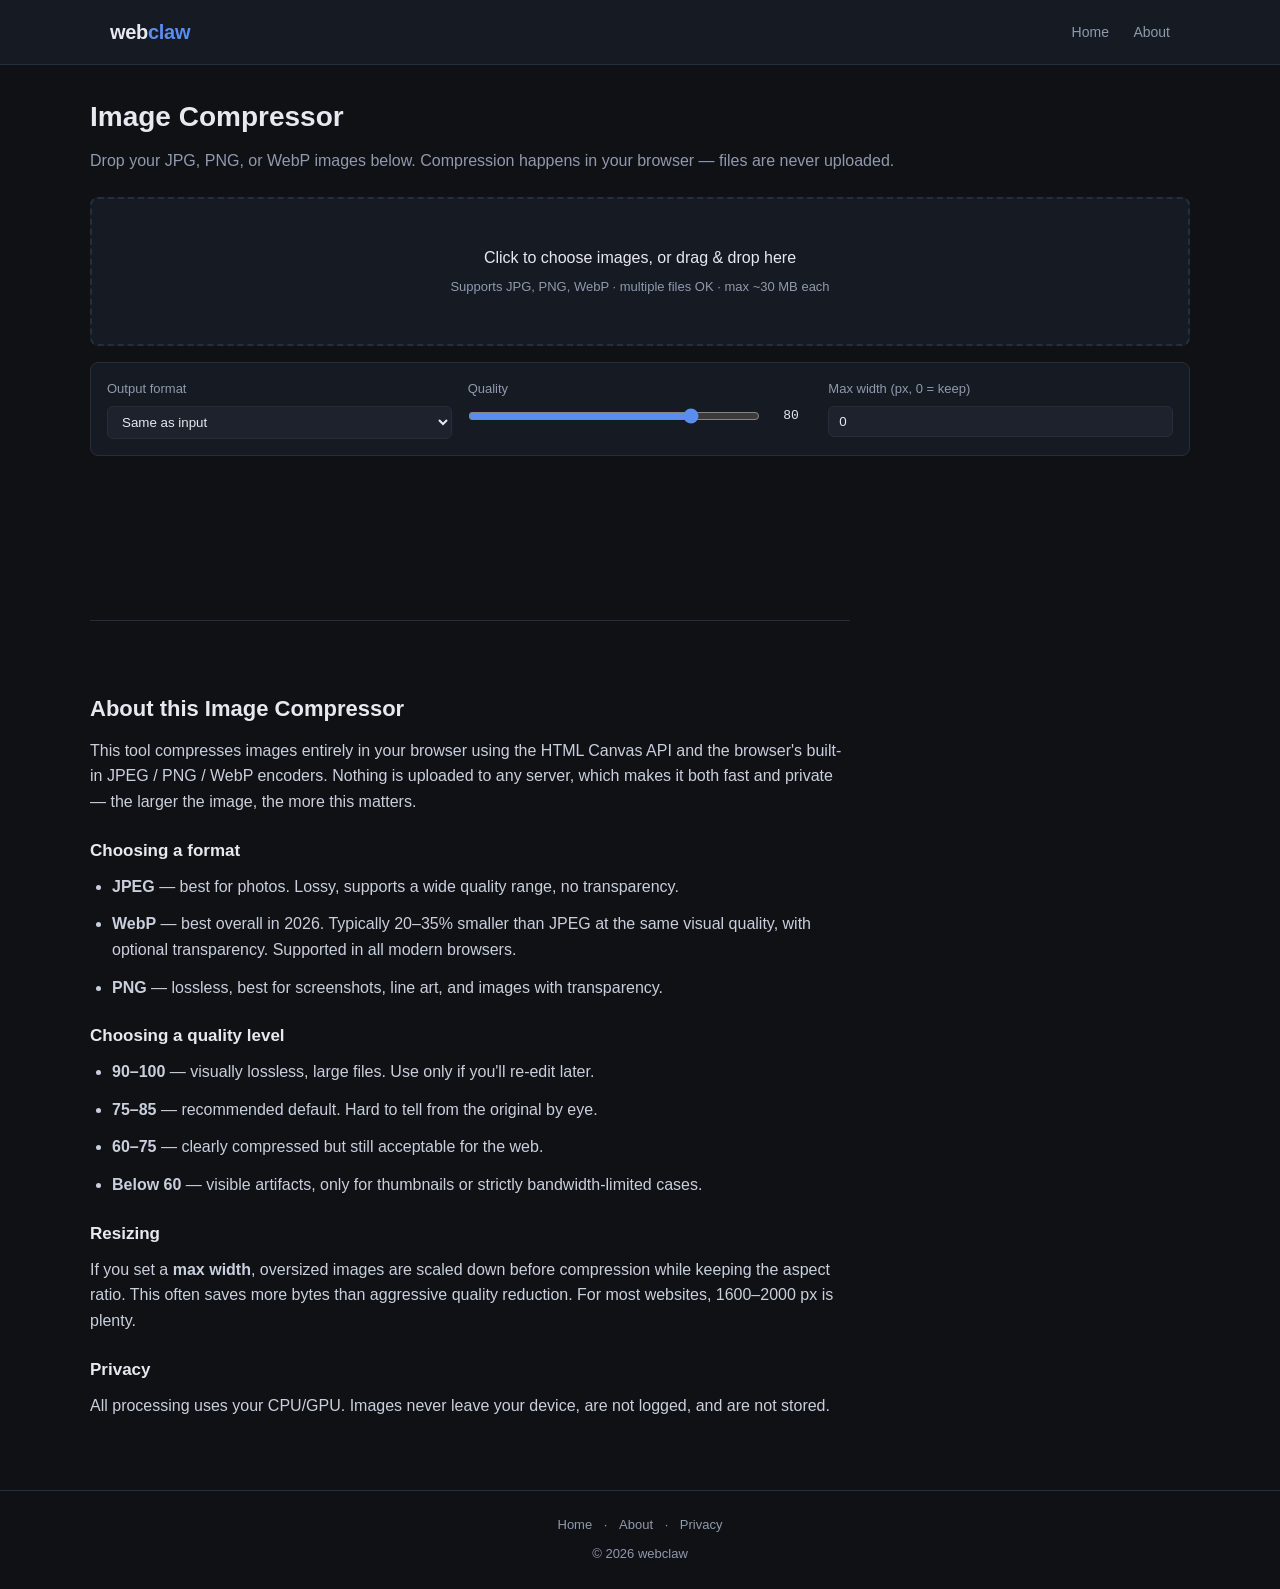
==== tools/image-compressor/index.html @ fba2eba4 "Add 3 high-traffic tools: QR generator, password generator, image compressor" ====
<!DOCTYPE html>
<html lang="en">
<head>
<meta charset="UTF-8" />
<meta name="viewport" content="width=device-width, initial-scale=1.0" />
<title>Image Compressor — Free Online JPG/PNG/WebP | webclaw</title>
<meta name="description" content="Compress JPG, PNG, and WebP images in your browser. Reduce file size with adjustable quality, batch processing, and zero upload. 100% private." />
<meta name="keywords" content="image compressor, compress image, jpg compressor, png compressor, webp compressor, reduce image size, online image compression" />
<meta name="robots" content="index, follow" />
<link rel="canonical" href="https://webclaw.pages.dev/tools/image-compressor/" />

<meta property="og:title" content="Image Compressor — Free Online JPG/PNG/WebP" />
<meta property="og:description" content="Compress images in your browser. No upload, no signup, fully private." />
<meta property="og:url" content="https://webclaw.pages.dev/tools/image-compressor/" />
<meta property="og:type" content="website" />

<link rel="stylesheet" href="/assets/styles.css" />

<script type="application/ld+json">
{
  "@context": "https://schema.org",
  "@type": "SoftwareApplication",
  "name": "Image Compressor",
  "applicationCategory": "MultimediaApplication",
  "operatingSystem": "Any",
  "offers": { "@type": "Offer", "price": "0", "priceCurrency": "USD" },
  "description": "Free online image compressor for JPG, PNG, and WebP. Runs entirely in your browser.",
  "url": "https://webclaw.pages.dev/tools/image-compressor/"
}
</script>

<style>
  .drop-zone {
    border: 2px dashed var(--border);
    border-radius: var(--radius);
    padding: 40px 20px;
    text-align: center;
    background: var(--surface);
    transition: border-color 0.15s, background 0.15s;
    cursor: pointer;
  }
  .drop-zone.drag-over { border-color: var(--accent); background: rgba(91, 141, 239, 0.06); }
  .drop-zone p { color: var(--text-dim); margin: 6px 0; }
  .drop-zone .hint { font-size: 13px; }

  .controls {
    display: grid;
    grid-template-columns: 1fr 1fr 1fr;
    gap: 16px;
    background: var(--surface);
    border: 1px solid var(--border);
    border-radius: var(--radius);
    padding: 16px;
    margin: 16px 0;
  }
  @media (max-width: 700px) { .controls { grid-template-columns: 1fr; } }
  .control label {
    display: block;
    font-size: 13px;
    color: var(--text-dim);
    margin-bottom: 6px;
  }
  .control input[type=range] { width: 100%; accent-color: var(--accent); }
  .control select, .control input[type=number] {
    width: 100%;
    background: var(--surface-2);
    color: var(--text);
    border: 1px solid var(--border);
    border-radius: 6px;
    padding: 7px 10px;
  }
  .quality-row { display: flex; align-items: center; gap: 10px; }
  .quality-num { width: 50px; text-align: center; font-family: monospace; }

  .file-list { margin-top: 16px; }
  .file-item {
    display: grid;
    grid-template-columns: 64px 1fr auto;
    gap: 12px;
    align-items: center;
    background: var(--surface);
    border: 1px solid var(--border);
    border-radius: var(--radius);
    padding: 12px;
    margin-bottom: 8px;
  }
  .file-thumb {
    width: 64px; height: 64px;
    border-radius: 6px;
    object-fit: cover;
    background: var(--surface-2);
  }
  .file-meta { font-size: 13px; color: var(--text-dim); }
  .file-meta .name { color: var(--text); font-weight: 500; word-break: break-all; }
  .saving { color: var(--success); font-weight: 600; }
  .increase { color: var(--error); }

  .global-actions { display: flex; gap: 8px; margin: 8px 0 16px; flex-wrap: wrap; }
</style>
</head>
<body>

<header class="site-header">
  <div class="container">
    <a class="brand" href="/">web<span>claw</span></a>
    <nav class="nav">
      <a href="/">Home</a>
      <a href="/about.html">About</a>
    </nav>
  </div>
</header>

<main>
  <section class="container tool-page">
    <h1>Image Compressor</h1>
    <p class="lead">Drop your JPG, PNG, or WebP images below. Compression happens in your browser — files are never uploaded.</p>

    <div class="drop-zone" id="drop">
      <p style="font-size:16px; color: var(--text);">Click to choose images, or drag & drop here</p>
      <p class="hint">Supports JPG, PNG, WebP · multiple files OK · max ~30 MB each</p>
      <input id="file-input" type="file" accept="image/jpeg,image/png,image/webp" multiple style="display:none" />
    </div>

    <div class="controls">
      <div class="control">
        <label for="format">Output format</label>
        <select id="format">
          <option value="auto" selected>Same as input</option>
          <option value="image/jpeg">JPEG</option>
          <option value="image/webp">WebP (smaller)</option>
          <option value="image/png">PNG (lossless)</option>
        </select>
      </div>
      <div class="control">
        <label>Quality</label>
        <div class="quality-row">
          <input id="quality" type="range" min="10" max="100" value="80" />
          <span class="quality-num" id="quality-num">80</span>
        </div>
      </div>
      <div class="control">
        <label for="max-w">Max width (px, 0 = keep)</label>
        <input id="max-w" type="number" min="0" max="20000" step="100" value="0" />
      </div>
    </div>

    <div class="global-actions" id="global-actions" style="display:none;">
      <button class="btn primary" id="btn-download-all">Download All (ZIP not needed — one by one)</button>
      <button class="btn" id="btn-clear">Clear all</button>
    </div>

    <div class="file-list" id="file-list"></div>

    <div class="ad-slot" id="ad-slot-1"></div>

    <article class="article">
      <h2>About this Image Compressor</h2>
      <p>This tool compresses images entirely in your browser using the HTML Canvas API and the browser's built-in JPEG / PNG / WebP encoders. Nothing is uploaded to any server, which makes it both fast and private — the larger the image, the more this matters.</p>

      <h3>Choosing a format</h3>
      <ul>
        <li><strong>JPEG</strong> — best for photos. Lossy, supports a wide quality range, no transparency.</li>
        <li><strong>WebP</strong> — best overall in 2026. Typically 20–35% smaller than JPEG at the same visual quality, with optional transparency. Supported in all modern browsers.</li>
        <li><strong>PNG</strong> — lossless, best for screenshots, line art, and images with transparency.</li>
      </ul>

      <h3>Choosing a quality level</h3>
      <ul>
        <li><strong>90–100</strong> — visually lossless, large files. Use only if you'll re-edit later.</li>
        <li><strong>75–85</strong> — recommended default. Hard to tell from the original by eye.</li>
        <li><strong>60–75</strong> — clearly compressed but still acceptable for the web.</li>
        <li><strong>Below 60</strong> — visible artifacts, only for thumbnails or strictly bandwidth-limited cases.</li>
      </ul>

      <h3>Resizing</h3>
      <p>If you set a <strong>max width</strong>, oversized images are scaled down before compression while keeping the aspect ratio. This often saves more bytes than aggressive quality reduction. For most websites, 1600–2000 px is plenty.</p>

      <h3>Privacy</h3>
      <p>All processing uses your CPU/GPU. Images never leave your device, are not logged, and are not stored.</p>
    </article>
  </section>
</main>

<footer class="site-footer">
  <div class="container">
    <p>
      <a href="/">Home</a> ·
      <a href="/about.html">About</a> ·
      <a href="/privacy.html">Privacy</a>
    </p>
    <p style="margin-top:8px;">&copy; <span id="year"></span> webclaw</p>
  </div>
</footer>

<script>
(function () {
  function $(s) { return document.querySelector(s); }
  var dropZone = $('#drop');
  var fileInput = $('#file-input');
  var listEl = $('#file-list');
  var globalActions = $('#global-actions');

  function fmtBytes(b) {
    if (b < 1024) return b + ' B';
    if (b < 1024 * 1024) return (b / 1024).toFixed(1) + ' KB';
    return (b / 1024 / 1024).toFixed(2) + ' MB';
  }

  // ---- drop zone ----
  dropZone.addEventListener('click', function () { fileInput.click(); });
  fileInput.addEventListener('change', function (e) {
    handleFiles(e.target.files);
    fileInput.value = '';
  });
  ['dragenter', 'dragover'].forEach(function (ev) {
    dropZone.addEventListener(ev, function (e) {
      e.preventDefault(); e.stopPropagation();
      dropZone.classList.add('drag-over');
    });
  });
  ['dragleave', 'drop'].forEach(function (ev) {
    dropZone.addEventListener(ev, function (e) {
      e.preventDefault(); e.stopPropagation();
      dropZone.classList.remove('drag-over');
    });
  });
  dropZone.addEventListener('drop', function (e) {
    if (e.dataTransfer && e.dataTransfer.files) handleFiles(e.dataTransfer.files);
  });

  function handleFiles(files) {
    Array.from(files).forEach(function (f) {
      if (!/^image\/(jpeg|png|webp)$/.test(f.type)) return;
      addFile(f);
    });
    if (listEl.children.length) globalActions.style.display = 'flex';
  }

  // ---- compression ----
  function compressImage(file) {
    return new Promise(function (resolve, reject) {
      var url = URL.createObjectURL(file);
      var img = new Image();
      img.onload = function () {
        var w = img.naturalWidth, h = img.naturalHeight;
        var maxW = parseInt($('#max-w').value, 10) || 0;
        if (maxW > 0 && w > maxW) {
          h = Math.round(h * (maxW / w));
          w = maxW;
        }
        var canvas = document.createElement('canvas');
        canvas.width = w; canvas.height = h;
        var ctx = canvas.getContext('2d');
        ctx.drawImage(img, 0, 0, w, h);

        var fmt = $('#format').value;
        var mime = fmt === 'auto' ? file.type : fmt;
        var quality = parseInt($('#quality').value, 10) / 100;

        canvas.toBlob(function (blob) {
          URL.revokeObjectURL(url);
          if (!blob) return reject(new Error('Encode failed'));
          resolve({ blob: blob, mime: mime, w: w, h: h });
        }, mime, mime === 'image/png' ? undefined : quality);
      };
      img.onerror = function () { URL.revokeObjectURL(url); reject(new Error('Could not decode image')); };
      img.src = url;
    });
  }

  function addFile(file) {
    var item = document.createElement('div');
    item.className = 'file-item';
    item.innerHTML =
      '<img class="file-thumb" alt="" />' +
      '<div class="file-meta">' +
        '<div class="name"></div>' +
        '<div class="sizes">Compressing…</div>' +
      '</div>' +
      '<div><button class="btn dl-btn" disabled>Download</button></div>';
    listEl.appendChild(item);

    var thumb = item.querySelector('.file-thumb');
    var nameEl = item.querySelector('.name');
    var sizesEl = item.querySelector('.sizes');
    var dlBtn = item.querySelector('.dl-btn');
    nameEl.textContent = file.name;
    thumb.src = URL.createObjectURL(file);

    compressImage(file).then(function (res) {
      var saved = file.size - res.blob.size;
      var pct = (saved / file.size * 100);
      var savedClass = saved >= 0 ? 'saving' : 'increase';
      var arrow = saved >= 0 ? '↓' : '↑';
      sizesEl.innerHTML =
        fmtBytes(file.size) + ' → ' + fmtBytes(res.blob.size) +
        ' <span class="' + savedClass + '">(' + arrow + ' ' + Math.abs(pct).toFixed(1) + '%)</span>' +
        ' · ' + res.w + '×' + res.h;

      var ext = res.mime.split('/')[1].replace('jpeg', 'jpg');
      var baseName = file.name.replace(/\.[^.]+$/, '');
      var outName = baseName + '-compressed.' + ext;

      dlBtn.disabled = false;
      dlBtn.addEventListener('click', function () {
        var url = URL.createObjectURL(res.blob);
        var a = document.createElement('a');
        a.href = url; a.download = outName;
        document.body.appendChild(a); a.click(); document.body.removeChild(a);
        URL.revokeObjectURL(url);
      });

      // store for download-all
      item._download = function () { dlBtn.click(); };
    }).catch(function (e) {
      sizesEl.textContent = 'Error: ' + e.message;
    });
  }

  $('#btn-download-all').addEventListener('click', function () {
    Array.from(listEl.querySelectorAll('.file-item')).forEach(function (item, i) {
      if (item._download) setTimeout(item._download, i * 200);
    });
  });

  $('#btn-clear').addEventListener('click', function () {
    listEl.innerHTML = '';
    globalActions.style.display = 'none';
  });

  // re-render on quality change for visual feedback only
  var qSlider = $('#quality'), qNum = $('#quality-num');
  qSlider.addEventListener('input', function () { qNum.textContent = qSlider.value; });

  document.getElementById('year').textContent = new Date().getFullYear();
})();
</script>

<!-- Cloudflare Web Analytics -->
<script defer src='https://static.cloudflareinsights.com/beacon.min.js' data-cf-beacon='{"token": "8f7eb7845b6441b7bdc99c35920e3251"}'></script>
<!-- End Cloudflare Web Analytics -->
</body>
</html>
---- assets/styles.css ----
/* webclaw - shared styles */
:root {
  --bg: #0f1115;
  --surface: #161a22;
  --surface-2: #1d222d;
  --border: #262d3b;
  --text: #e6e9ef;
  --text-dim: #9099ad;
  --accent: #5b8def;
  --accent-hover: #7aa3ff;
  --success: #4ade80;
  --error: #f87171;
  --radius: 8px;
}

* { box-sizing: border-box; margin: 0; padding: 0; }

html { scroll-behavior: smooth; }

body {
  font-family: -apple-system, BlinkMacSystemFont, "Segoe UI", Roboto, "Helvetica Neue", Arial, sans-serif;
  background: var(--bg);
  color: var(--text);
  line-height: 1.6;
  -webkit-font-smoothing: antialiased;
}

a { color: var(--accent); text-decoration: none; }
a:hover { color: var(--accent-hover); }

.container {
  max-width: 1100px;
  margin: 0 auto;
  padding: 0 20px;
}

/* header */
.site-header {
  border-bottom: 1px solid var(--border);
  padding: 16px 0;
  background: var(--surface);
  position: sticky;
  top: 0;
  z-index: 10;
}
.site-header .container {
  display: flex;
  align-items: center;
  justify-content: space-between;
}
.brand {
  font-size: 20px;
  font-weight: 700;
  color: var(--text);
  letter-spacing: -0.3px;
}
.brand span { color: var(--accent); }
.nav a {
  color: var(--text-dim);
  margin-left: 20px;
  font-size: 14px;
}
.nav a:hover { color: var(--text); }

/* hero */
.hero {
  padding: 60px 0 40px;
  text-align: center;
}
.hero h1 {
  font-size: 36px;
  font-weight: 700;
  letter-spacing: -0.5px;
  margin-bottom: 12px;
}
.hero p {
  color: var(--text-dim);
  font-size: 17px;
  max-width: 600px;
  margin: 0 auto;
}

/* tool grid */
.tool-grid {
  display: grid;
  grid-template-columns: repeat(auto-fill, minmax(260px, 1fr));
  gap: 16px;
  padding: 20px 0 60px;
}
.tool-card {
  background: var(--surface);
  border: 1px solid var(--border);
  border-radius: var(--radius);
  padding: 20px;
  transition: border-color 0.15s, transform 0.15s;
  display: block;
}
.tool-card:hover {
  border-color: var(--accent);
  transform: translateY(-2px);
}
.tool-card h3 {
  font-size: 16px;
  margin-bottom: 6px;
  color: var(--text);
}
.tool-card p {
  font-size: 14px;
  color: var(--text-dim);
}
.tool-card.coming {
  opacity: 0.5;
  cursor: not-allowed;
}

/* tool page */
.tool-page {
  padding: 30px 0 60px;
}
.tool-page h1 {
  font-size: 28px;
  margin-bottom: 8px;
}
.tool-page > p.lead {
  color: var(--text-dim);
  margin-bottom: 24px;
}

.editor-wrap {
  display: grid;
  grid-template-columns: 1fr 1fr;
  gap: 16px;
  margin-bottom: 16px;
}
@media (max-width: 768px) {
  .editor-wrap { grid-template-columns: 1fr; }
}
.editor-pane label {
  display: block;
  font-size: 13px;
  color: var(--text-dim);
  margin-bottom: 6px;
}
textarea.editor {
  width: 100%;
  min-height: 380px;
  font-family: "SF Mono", Menlo, Consolas, monospace;
  font-size: 13px;
  line-height: 1.55;
  background: var(--surface);
  color: var(--text);
  border: 1px solid var(--border);
  border-radius: var(--radius);
  padding: 12px;
  resize: vertical;
  outline: none;
}
textarea.editor:focus { border-color: var(--accent); }
textarea.editor.is-error { border-color: var(--error); }

.toolbar {
  display: flex;
  gap: 8px;
  flex-wrap: wrap;
  margin-bottom: 16px;
}
.btn {
  background: var(--surface-2);
  color: var(--text);
  border: 1px solid var(--border);
  border-radius: 6px;
  padding: 8px 14px;
  font-size: 14px;
  cursor: pointer;
  transition: background 0.15s, border-color 0.15s;
}
.btn:hover { background: var(--border); }
.btn.primary {
  background: var(--accent);
  border-color: var(--accent);
  color: #0b1020;
  font-weight: 600;
}
.btn.primary:hover { background: var(--accent-hover); border-color: var(--accent-hover); }

.status {
  font-size: 13px;
  padding: 8px 12px;
  border-radius: 6px;
  margin-bottom: 16px;
  display: none;
}
.status.show { display: block; }
.status.ok { background: rgba(74, 222, 128, 0.1); color: var(--success); border: 1px solid rgba(74, 222, 128, 0.3); }
.status.err { background: rgba(248, 113, 113, 0.1); color: var(--error); border: 1px solid rgba(248, 113, 113, 0.3); }

/* article (SEO content) */
.article {
  margin-top: 50px;
  padding-top: 40px;
  border-top: 1px solid var(--border);
  max-width: 760px;
}
.article h2 { font-size: 22px; margin: 30px 0 12px; }
.article h3 { font-size: 17px; margin: 22px 0 10px; }
.article p, .article li { color: #c9cfdc; margin-bottom: 12px; }
.article ul, .article ol { padding-left: 22px; margin-bottom: 14px; }
.article code {
  background: var(--surface-2);
  border: 1px solid var(--border);
  padding: 1px 6px;
  border-radius: 4px;
  font-family: "SF Mono", Menlo, Consolas, monospace;
  font-size: 13px;
}
.article pre {
  background: var(--surface);
  border: 1px solid var(--border);
  border-radius: var(--radius);
  padding: 14px;
  overflow-x: auto;
  margin: 12px 0;
}
.article pre code { background: none; border: none; padding: 0; }

/* footer */
.site-footer {
  border-top: 1px solid var(--border);
  padding: 24px 0;
  color: var(--text-dim);
  font-size: 13px;
  text-align: center;
}
.site-footer a { color: var(--text-dim); margin: 0 8px; }
.site-footer a:hover { color: var(--text); }

/* ad slot placeholder (so layout reserves space before AdSense loads) */
.ad-slot {
  margin: 24px 0;
  min-height: 90px;
  background: transparent;
  display: flex;
  align-items: center;
  justify-content: center;
}
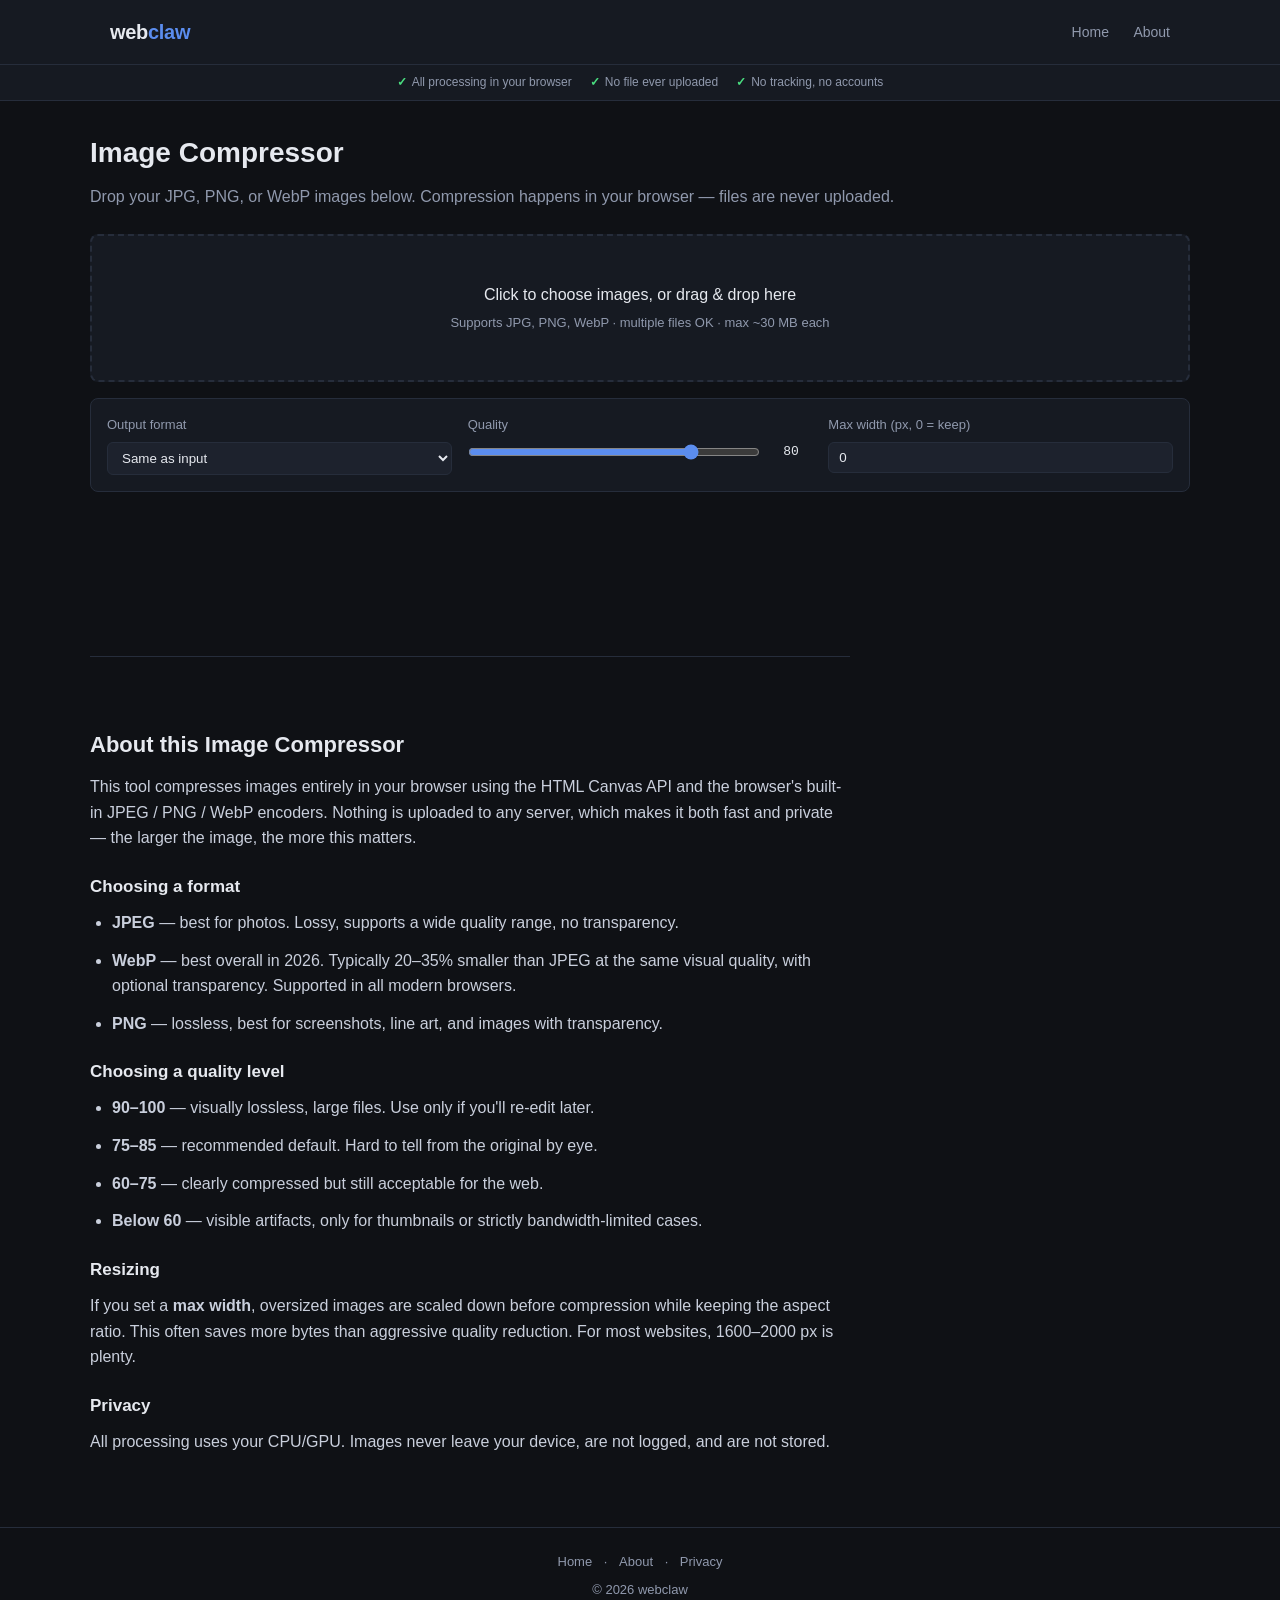
==== commit 146ae9fa: "Add trust badges and privacy guarantees to all pages" ====
--- a/tools/image-compressor/index.html
+++ b/tools/image-compressor/index.html
@@ -109,6 +109,14 @@
     </nav>
   </div>
 </header>
+
+<div class="trust-strip">
+  <div class="container">
+    <span><span class="check">✓</span> All processing in your browser</span>
+    <span><span class="check">✓</span> No file ever uploaded</span>
+    <span><span class="check">✓</span> No tracking, no accounts</span>
+  </div>
+</div>
 
 <main>
   <section class="container tool-page">
--- a/assets/styles.css
+++ b/assets/styles.css
@@ -79,6 +79,56 @@
   max-width: 600px;
   margin: 0 auto;
 }
+.hero .trust-features {
+  margin-top: 22px;
+  display: flex;
+  flex-wrap: wrap;
+  justify-content: center;
+  gap: 10px 14px;
+  max-width: 720px;
+  margin-left: auto;
+  margin-right: auto;
+}
+.hero .trust-features .feat {
+  background: var(--surface);
+  border: 1px solid var(--border);
+  border-radius: 999px;
+  padding: 6px 14px;
+  font-size: 13px;
+  color: var(--text);
+  display: inline-flex;
+  align-items: center;
+  gap: 6px;
+}
+.hero .trust-features .feat .check {
+  color: var(--success);
+  font-weight: 700;
+}
+
+/* trust strip — shown on every page below the header */
+.trust-strip {
+  background: var(--surface);
+  border-bottom: 1px solid var(--border);
+  font-size: 12px;
+  color: var(--text-dim);
+}
+.trust-strip .container {
+  display: flex;
+  flex-wrap: wrap;
+  justify-content: center;
+  gap: 6px 18px;
+  padding: 8px 20px;
+}
+.trust-strip span {
+  display: inline-flex;
+  align-items: center;
+  gap: 5px;
+  white-space: nowrap;
+}
+.trust-strip .check {
+  color: var(--success);
+  font-weight: 700;
+}
 
 /* tool grid */
 .tool-grid {
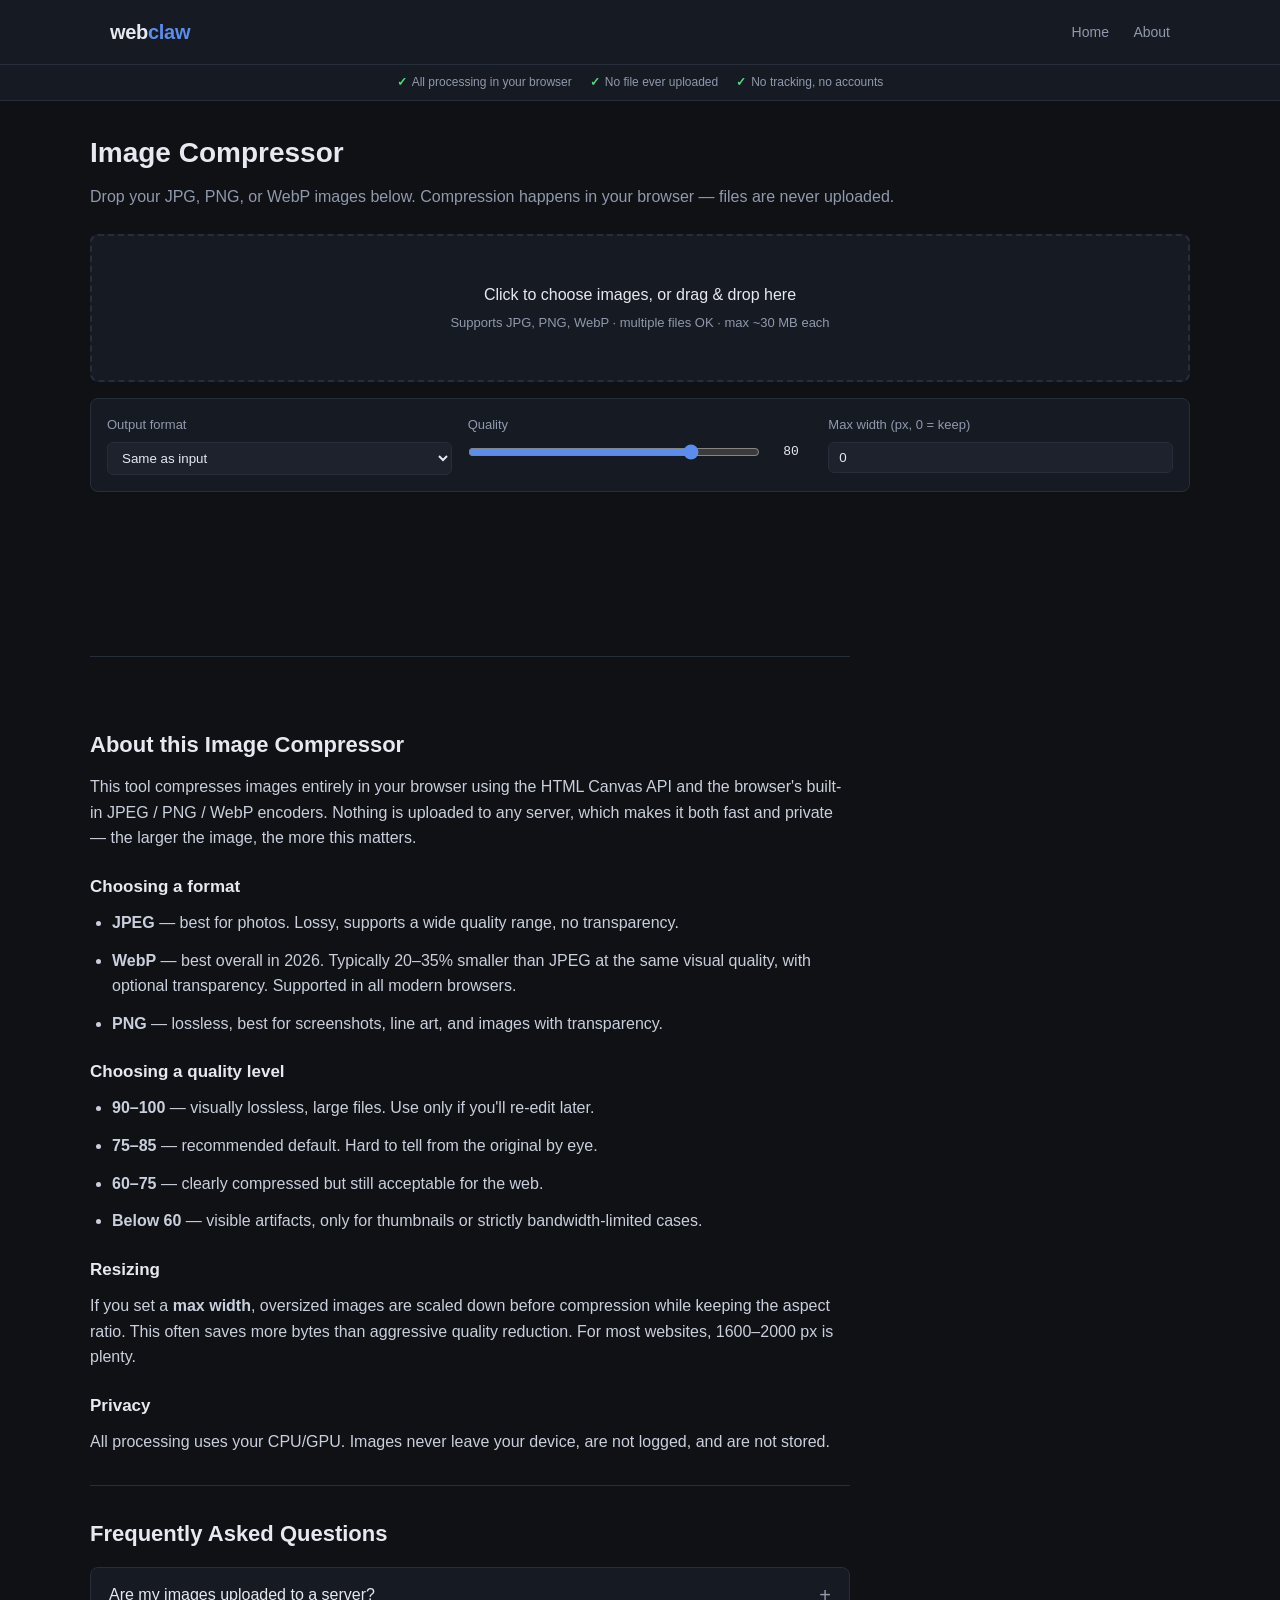
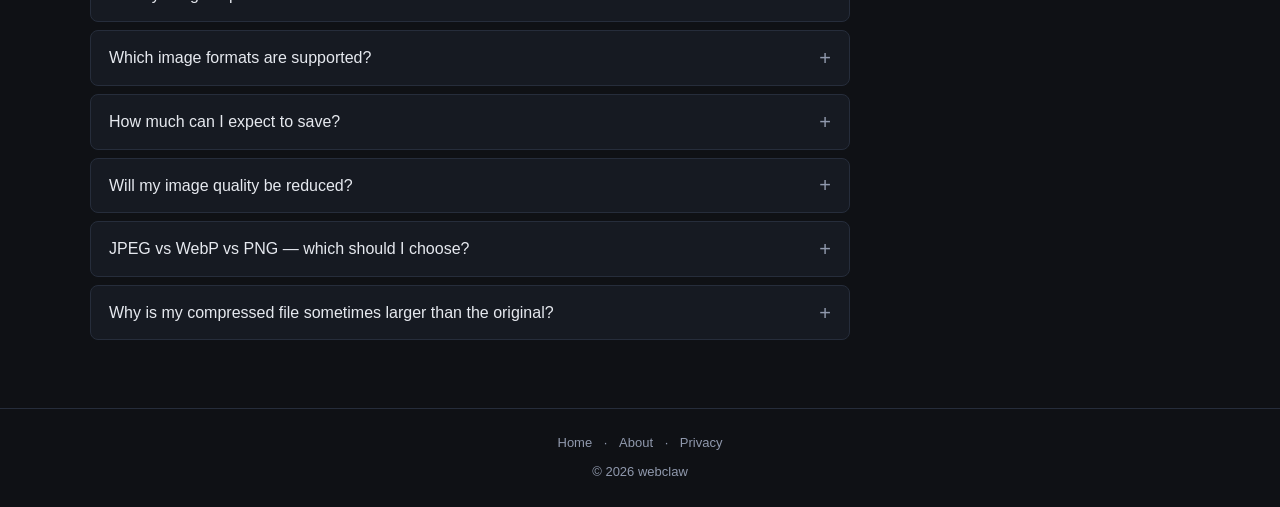
==== commit a29f7e35: "Add FAQ sections, FAQPage schema, sitemap lastmod, 404 page" ====
--- a/tools/image-compressor/index.html
+++ b/tools/image-compressor/index.html
@@ -26,6 +26,45 @@
   "offers": { "@type": "Offer", "price": "0", "priceCurrency": "USD" },
   "description": "Free online image compressor for JPG, PNG, and WebP. Runs entirely in your browser.",
   "url": "https://webclaw.pages.dev/tools/image-compressor/"
+}
+</script>
+
+<script type="application/ld+json">
+{
+  "@context": "https://schema.org",
+  "@type": "FAQPage",
+  "mainEntity": [
+    {
+      "@type": "Question",
+      "name": "Are my images uploaded to a server?",
+      "acceptedAnswer": { "@type": "Answer", "text": "No. Compression is done entirely in your browser using the HTML Canvas API. Your image bytes never leave your device, which makes the tool both fast and fully private." }
+    },
+    {
+      "@type": "Question",
+      "name": "Which image formats are supported?",
+      "acceptedAnswer": { "@type": "Answer", "text": "JPG (JPEG), PNG, and WebP are supported as input. You can output as JPEG, WebP, or PNG, or keep the original format. WebP usually produces the smallest file size for photos." }
+    },
+    {
+      "@type": "Question",
+      "name": "How much can I expect to save?",
+      "acceptedAnswer": { "@type": "Answer", "text": "Typical savings are 40–80% for photos at quality 75–85, often without visible loss. PNGs of screenshots may shrink less because PNG is already lossless. Converting JPEG to WebP at quality 80 commonly saves an additional 25–35%." }
+    },
+    {
+      "@type": "Question",
+      "name": "Will my image quality be reduced?",
+      "acceptedAnswer": { "@type": "Answer", "text": "JPEG and WebP are lossy formats and quality below 70 may show visible artifacts. Quality 75–85 is usually indistinguishable from the original. PNG output is lossless and preserves the image exactly, but produces larger files." }
+    },
+    {
+      "@type": "Question",
+      "name": "JPEG vs WebP vs PNG — which should I choose?",
+      "acceptedAnswer": { "@type": "Answer", "text": "Use WebP for the smallest size and broad browser support in 2026. Use JPEG when you need maximum compatibility with older systems or third-party tools. Use PNG only for screenshots, line art, or images that require transparency." }
+    },
+    {
+      "@type": "Question",
+      "name": "Why is my compressed file sometimes larger than the original?",
+      "acceptedAnswer": { "@type": "Answer", "text": "If the original is already heavily compressed and you re-encode at high quality, the result can be slightly larger. Try lowering the quality, switching to WebP, or setting a max width to resize the image first." }
+    }
+  ]
 }
 </script>
 
@@ -186,6 +225,40 @@
       <h3>Privacy</h3>
       <p>All processing uses your CPU/GPU. Images never leave your device, are not logged, and are not stored.</p>
     </article>
+
+    <section class="faq" id="faq">
+      <h2>Frequently Asked Questions</h2>
+
+      <details>
+        <summary>Are my images uploaded to a server?</summary>
+        <p>No. Compression is done entirely in your browser using the HTML Canvas API. Your image bytes never leave your device, which makes the tool both fast and fully private.</p>
+      </details>
+
+      <details>
+        <summary>Which image formats are supported?</summary>
+        <p>JPG (JPEG), PNG, and WebP are supported as input. You can output as JPEG, WebP, or PNG, or keep the original format. WebP usually produces the smallest file size for photos.</p>
+      </details>
+
+      <details>
+        <summary>How much can I expect to save?</summary>
+        <p>Typical savings are <strong>40–80%</strong> for photos at quality 75–85, often without visible loss. PNGs of screenshots may shrink less because PNG is already lossless. Converting JPEG to WebP at quality 80 commonly saves an additional 25–35%.</p>
+      </details>
+
+      <details>
+        <summary>Will my image quality be reduced?</summary>
+        <p>JPEG and WebP are lossy formats and quality below 70 may show visible artifacts. Quality <strong>75–85</strong> is usually indistinguishable from the original. PNG output is lossless and preserves the image exactly, but produces larger files.</p>
+      </details>
+
+      <details>
+        <summary>JPEG vs WebP vs PNG — which should I choose?</summary>
+        <p>Use <strong>WebP</strong> for the smallest size and broad browser support in 2026. Use <strong>JPEG</strong> when you need maximum compatibility with older systems or third-party tools. Use <strong>PNG</strong> only for screenshots, line art, or images that require transparency.</p>
+      </details>
+
+      <details>
+        <summary>Why is my compressed file sometimes larger than the original?</summary>
+        <p>If the original is already heavily compressed and you re-encode at high quality, the result can be slightly larger. Try lowering the quality, switching to WebP, or setting a max width to resize the image first.</p>
+      </details>
+    </section>
   </section>
 </main>
 
--- a/assets/styles.css
+++ b/assets/styles.css
@@ -273,6 +273,80 @@
 }
 .article pre code { background: none; border: none; padding: 0; }
 
+/* faq */
+.faq {
+  margin-top: 30px;
+  padding-top: 30px;
+  border-top: 1px solid var(--border);
+  max-width: 760px;
+}
+.faq h2 {
+  font-size: 22px;
+  margin-bottom: 16px;
+}
+.faq details {
+  background: var(--surface);
+  border: 1px solid var(--border);
+  border-radius: var(--radius);
+  padding: 0;
+  margin-bottom: 8px;
+  overflow: hidden;
+}
+.faq details[open] { border-color: var(--accent); }
+.faq summary {
+  cursor: pointer;
+  padding: 14px 18px;
+  font-weight: 500;
+  color: var(--text);
+  list-style: none;
+  position: relative;
+  padding-right: 40px;
+  user-select: none;
+}
+.faq summary::-webkit-details-marker { display: none; }
+.faq summary::after {
+  content: '+';
+  position: absolute;
+  right: 18px;
+  top: 50%;
+  transform: translateY(-50%);
+  font-size: 20px;
+  color: var(--text-dim);
+  transition: transform 0.15s;
+}
+.faq details[open] summary::after { content: '−'; color: var(--accent); }
+.faq summary:hover { background: var(--surface-2); }
+.faq details > p,
+.faq details > div {
+  padding: 0 18px 16px;
+  color: #c9cfdc;
+  font-size: 14px;
+  line-height: 1.65;
+}
+
+/* 404 */
+.not-found {
+  text-align: center;
+  padding: 80px 20px 40px;
+}
+.not-found .code {
+  font-size: 88px;
+  font-weight: 700;
+  color: var(--accent);
+  line-height: 1;
+  letter-spacing: -2px;
+  margin-bottom: 12px;
+}
+.not-found h1 {
+  font-size: 26px;
+  margin-bottom: 10px;
+}
+.not-found p {
+  color: var(--text-dim);
+  max-width: 520px;
+  margin: 0 auto 24px;
+}
+
 /* footer */
 .site-footer {
   border-top: 1px solid var(--border);
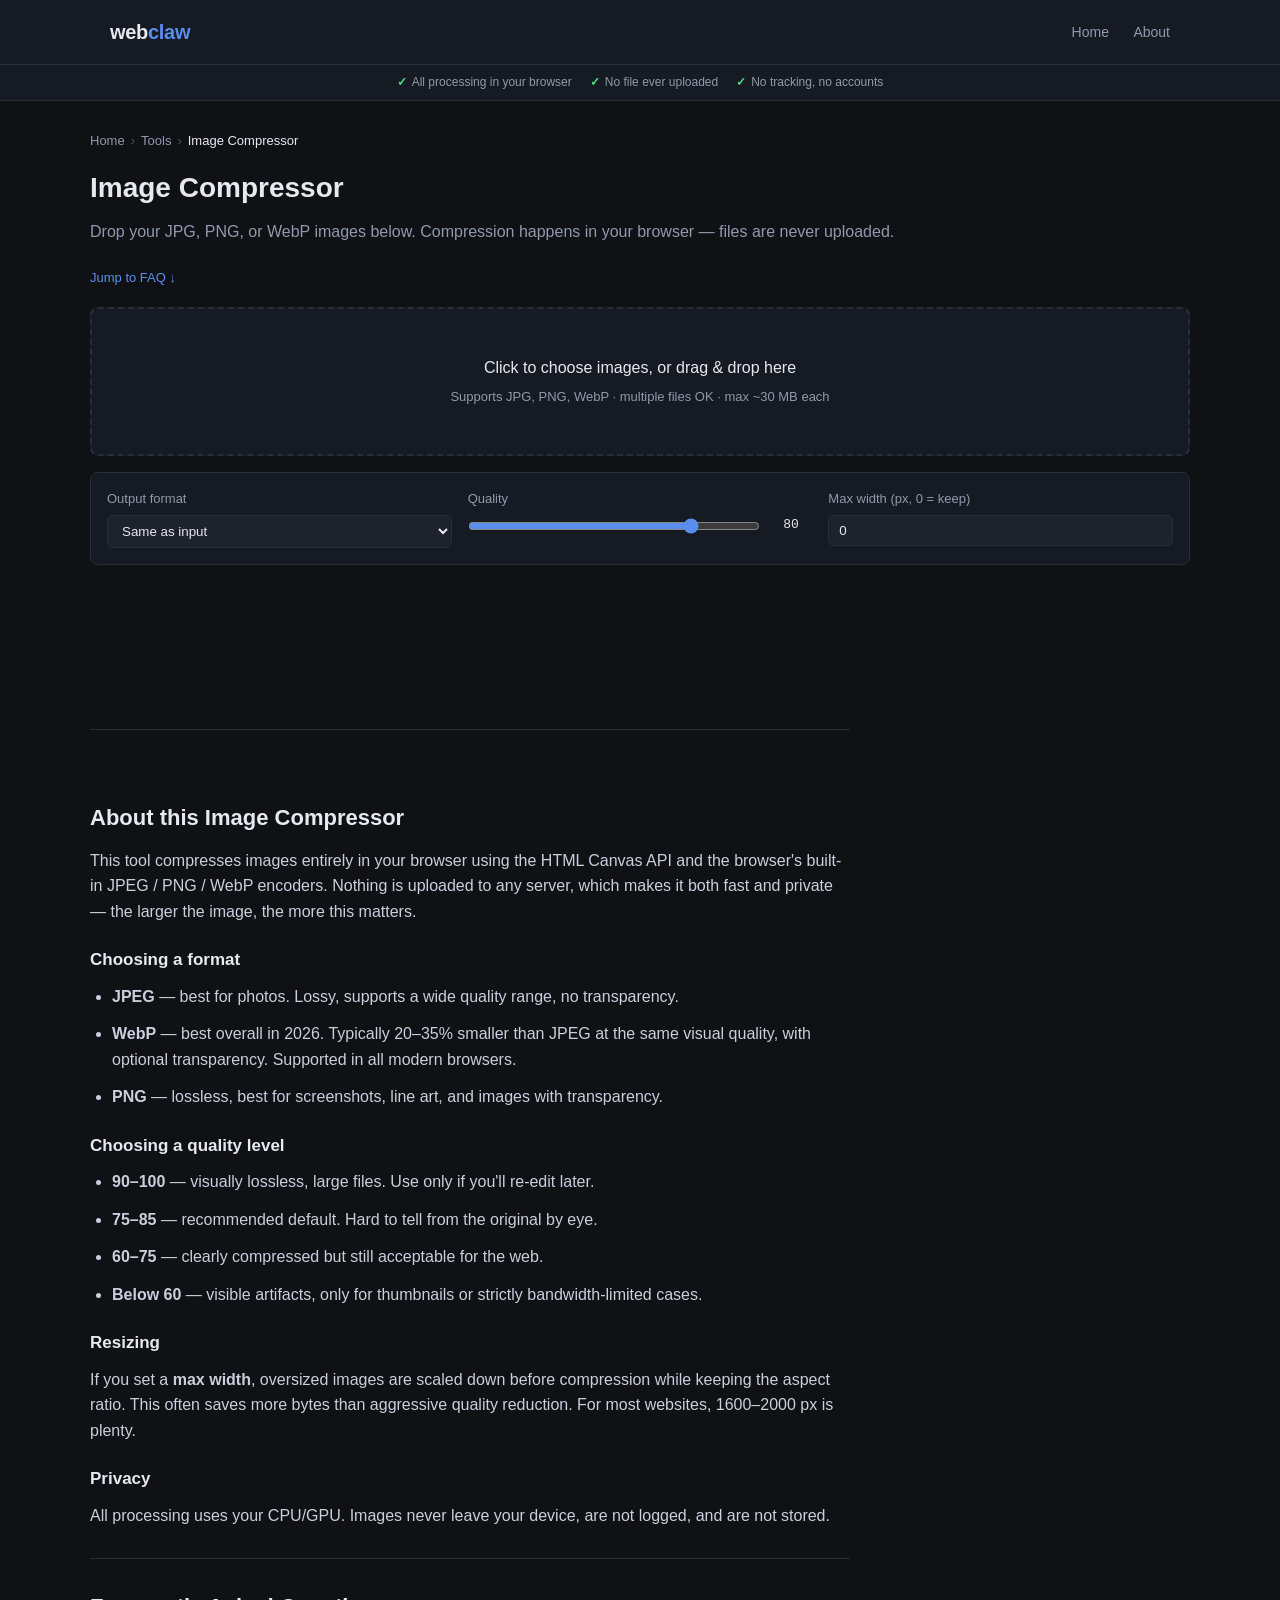
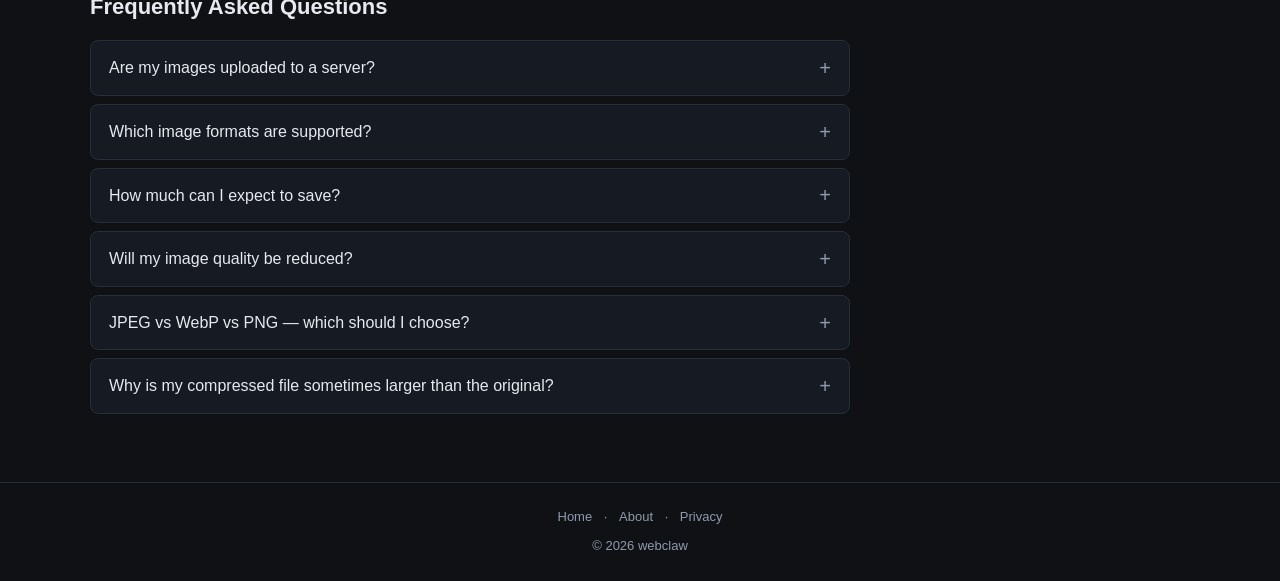
==== commit 9e406258: "Add breadcrumb navigation, jump-to-FAQ links, and BreadcrumbList schema" ====
--- a/tools/image-compressor/index.html
+++ b/tools/image-compressor/index.html
@@ -32,6 +32,18 @@
 <script type="application/ld+json">
 {
   "@context": "https://schema.org",
+  "@type": "BreadcrumbList",
+  "itemListElement": [
+    { "@type": "ListItem", "position": 1, "name": "Home", "item": "https://webclaw.pages.dev/" },
+    { "@type": "ListItem", "position": 2, "name": "Tools", "item": "https://webclaw.pages.dev/#tools" },
+    { "@type": "ListItem", "position": 3, "name": "Image Compressor" }
+  ]
+}
+</script>
+
+<script type="application/ld+json">
+{
+  "@context": "https://schema.org",
   "@type": "FAQPage",
   "mainEntity": [
     {
@@ -159,8 +171,18 @@
 
 <main>
   <section class="container tool-page">
+    <nav class="breadcrumb" aria-label="Breadcrumb">
+      <a href="/">Home</a>
+      <span class="sep">›</span>
+      <a href="/#tools">Tools</a>
+      <span class="sep">›</span>
+      <span class="current">Image Compressor</span>
+    </nav>
     <h1>Image Compressor</h1>
     <p class="lead">Drop your JPG, PNG, or WebP images below. Compression happens in your browser — files are never uploaded.</p>
+    <p class="quick-links">
+      <a href="#faq">Jump to FAQ ↓</a>
+    </p>
 
     <div class="drop-zone" id="drop">
       <p style="font-size:16px; color: var(--text);">Click to choose images, or drag & drop here</p>
--- a/assets/styles.css
+++ b/assets/styles.css
@@ -163,6 +163,40 @@
   cursor: not-allowed;
 }
 
+/* breadcrumb */
+.breadcrumb {
+  font-size: 13px;
+  color: var(--text-dim);
+  margin-bottom: 14px;
+  display: flex;
+  flex-wrap: wrap;
+  align-items: center;
+  gap: 6px;
+}
+.breadcrumb a {
+  color: var(--text-dim);
+}
+.breadcrumb a:hover { color: var(--text); }
+.breadcrumb .sep { color: #4a5260; }
+.breadcrumb .current { color: var(--text); }
+
+/* in-page jump links (e.g. Jump to FAQ) */
+.quick-links {
+  margin-top: 6px;
+  margin-bottom: 18px;
+  font-size: 13px;
+  display: flex;
+  flex-wrap: wrap;
+  gap: 14px;
+}
+.quick-links a {
+  display: inline-flex;
+  align-items: center;
+  gap: 4px;
+  color: var(--accent);
+}
+.quick-links a:hover { color: var(--accent-hover); text-decoration: underline; }
+
 /* tool page */
 .tool-page {
   padding: 30px 0 60px;
